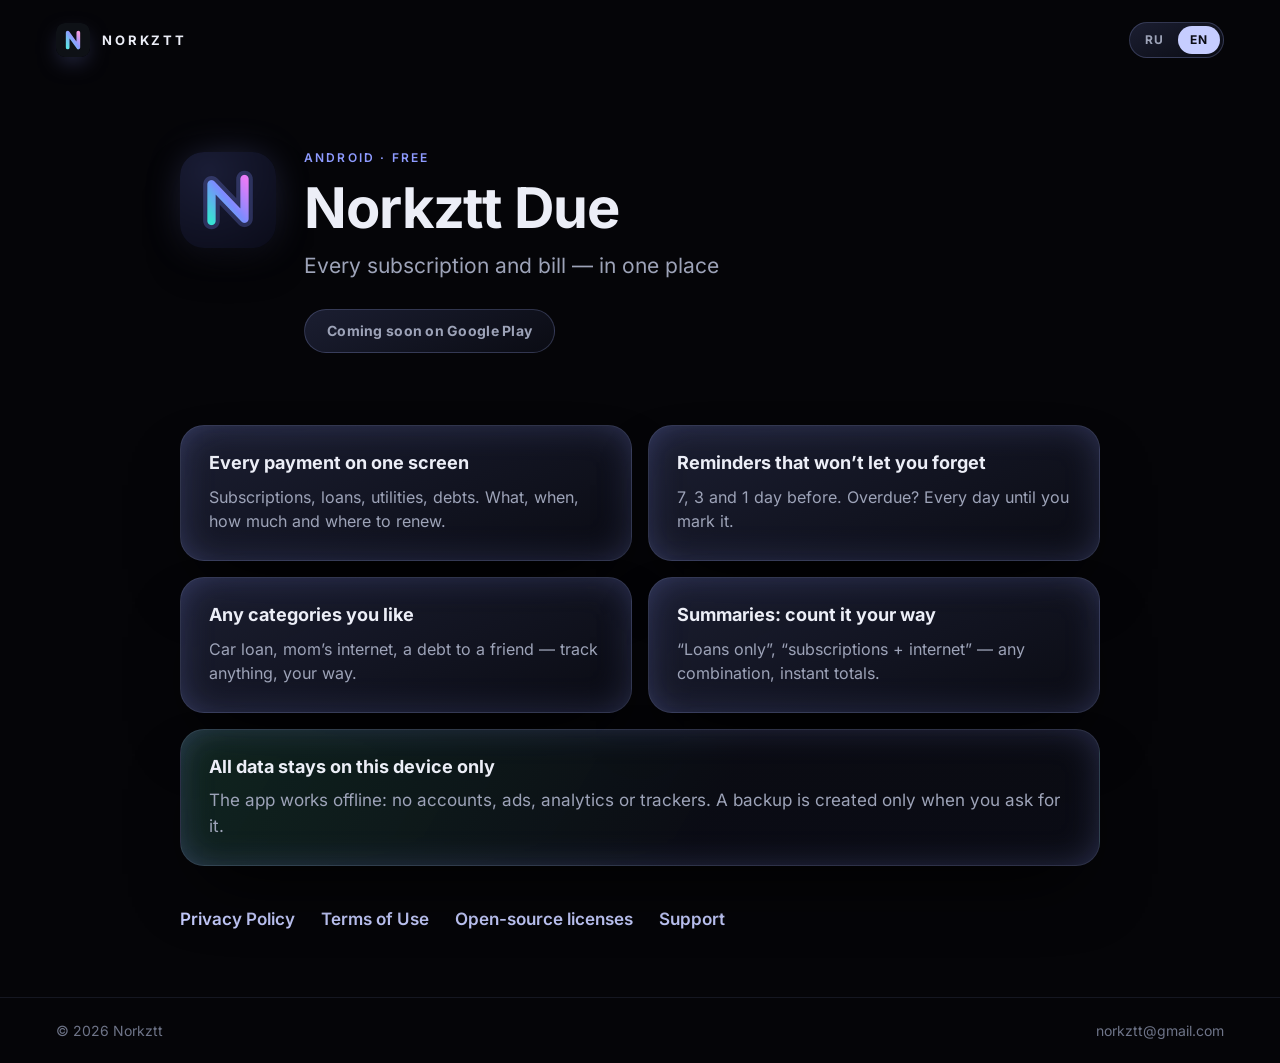
==== due/index.html @ 745f893b "Сайт Norkztt: студия, страница Norkztt Due, политика, соглашение, лицензии (RU/EN)" ====
<!doctype html>
<html lang="ru">
<head>
<meta charset="utf-8">
<meta name="viewport" content="width=device-width, initial-scale=1">
<meta name="theme-color" content="#050508">
<meta name="description" content="Norkztt Due — все подписки и платежи в одном месте. Напоминания, сводки, данные только на устройстве.">
<title>Norkztt Due</title>
<link rel="icon" href="../favicon.svg" type="image/svg+xml">
<link rel="stylesheet" href="../site.css">
<script>(function(){var l=null;try{l=localStorage.getItem('nz.lang');}catch(e){}if(!l){l=((navigator.language||'ru').slice(0,2)==='ru')?'ru':'en';}document.documentElement.setAttribute('data-lang',l);document.documentElement.lang=l;})();</script>
</head>
<body>
<div class="glow" aria-hidden="true"></div>
<header class="top">
  <a class="brand" href="../index.html"><svg class="nmark" viewBox="0 0 64 64" aria-hidden="true"><defs><linearGradient id="ng" x1="0" y1="1" x2="1" y2="0"><stop offset="0" stop-color="#5EE3E6"/><stop offset=".55" stop-color="#8E9BFF"/><stop offset="1" stop-color="#F49BE0"/></linearGradient></defs><rect width="64" height="64" rx="16" fill="#0E1116"/><path d="M22 46V18l20 28V18" fill="none" stroke="url(#ng)" stroke-width="7" stroke-linecap="round" stroke-linejoin="round"/></svg><span>NORKZTT</span></a>
  <div class="lang" role="group" aria-label="Language">
    <button type="button" data-set="ru">RU</button><button type="button" data-set="en">EN</button>
  </div>
</header>
<main class="wrap">

<section class="hero app-hero">
  <img class="icon" src="icon.png" alt="" width="96" height="96">
  <div class="L" lang="ru">
    <div class="eyebrow">Android · бесплатно</div>
    <h1>Norkztt Due</h1>
    <p class="lead">Все подписки и платежи — в одном месте</p>
    <div class="cta"><span class="btn soon">Скоро в Google Play</span></div>
  </div>
  <div class="L" lang="en">
    <div class="eyebrow">Android · free</div>
    <h1>Norkztt Due</h1>
    <p class="lead">Every subscription and bill — in one place</p>
    <div class="cta"><span class="btn soon">Coming soon on Google Play</span></div>
  </div>
</section>
<section class="grid">
  <div class="L" lang="ru"><div class="card f"><h3>Все платежи — на одном экране</h3><p>Подписки, кредиты, ЖКХ, долги. Что, когда, сколько и где продлевать.</p></div>
<div class="card f"><h3>Напоминания, которые не дают забыть</h3><p>За 7, 3 и 1 день. А если просрочил — каждый день, пока не отметишь.</p></div>
<div class="card f"><h3>Любые свои категории</h3><p>Кредит за авто, мамин интернет, долг другу — учитывай всё и как угодно.</p></div>
<div class="card f"><h3>Сводки: считай как хочешь</h3><p>«Только кредиты», «подписки + интернет» — любые комбинации с мгновенным итогом.</p></div></div>
  <div class="L" lang="en"><div class="card f"><h3>Every payment on one screen</h3><p>Subscriptions, loans, utilities, debts. What, when, how much and where to renew.</p></div>
<div class="card f"><h3>Reminders that won’t let you forget</h3><p>7, 3 and 1 day before. Overdue? Every day until you mark it.</p></div>
<div class="card f"><h3>Any categories you like</h3><p>Car loan, mom’s internet, a debt to a friend — track anything, your way.</p></div>
<div class="card f"><h3>Summaries: count it your way</h3><p>“Loans only”, “subscriptions + internet” — any combination, instant totals.</p></div></div>
</section>
<section class="card note">
  <div class="L" lang="ru"><h3>Все данные хранятся только на этом устройстве</h3><p>Приложение работает без интернета: нет аккаунтов, рекламы, аналитики и трекеров. Резервная копия создаётся только по вашей команде.</p></div>
  <div class="L" lang="en"><h3>All data stays on this device only</h3><p>The app works offline: no accounts, ads, analytics or trackers. A backup is created only when you ask for it.</p></div>
</section>
<section class="links">
  <a href="privacy.html"><span class="L" lang="ru">Политика конфиденциальности</span><span class="L" lang="en">Privacy Policy</span></a>
  <a href="terms.html"><span class="L" lang="ru">Пользовательское соглашение</span><span class="L" lang="en">Terms of Use</span></a>
  <a href="licenses.html"><span class="L" lang="ru">Лицензии открытого ПО</span><span class="L" lang="en">Open-source licenses</span></a>
  <a href="mailto:norkztt@gmail.com"><span class="L" lang="ru">Поддержка</span><span class="L" lang="en">Support</span></a>
</section>
</main>
<footer class="foot">
  <span>© 2026 Norkztt</span>
  <a href="mailto:norkztt@gmail.com">norkztt@gmail.com</a>
</footer>
<script>
document.querySelectorAll('.lang button').forEach(function(b){b.addEventListener('click',function(){var l=b.dataset.set;document.documentElement.setAttribute('data-lang',l);document.documentElement.lang=l;try{localStorage.setItem('nz.lang',l);}catch(e){}});});
</script>
</body>
</html>
---- site.css ----
@font-face { font-family: 'Inter'; font-weight: 100 900; font-display: swap; src: url('fonts/inter-cyr.woff2') format('woff2'); unicode-range: U+0400-045F, U+0490-0491, U+04B0-04B1, U+2116; }
@font-face { font-family: 'Inter'; font-weight: 100 900; font-display: swap; src: url('fonts/inter-lat.woff2') format('woff2'); }
@font-face { font-family: 'Unbounded'; font-weight: 200 900; font-display: swap; src: url('fonts/unbounded-cyr.woff2') format('woff2'); unicode-range: U+0400-045F, U+0490-0491, U+04B0-04B1, U+2116; }
@font-face { font-family: 'Unbounded'; font-weight: 200 900; font-display: swap; src: url('fonts/unbounded-lat.woff2') format('woff2'); }

:root {
  --bg: #050508; --ink: #ECEEF7; --mut: #9DA3B8; --dim: #6E7488;
  --acc: #8E9BFF; --accHi: #C6CDFF;
  --glass: linear-gradient(155deg, rgba(34, 38, 62, .76), rgba(15, 17, 28, .62));
  --glass-brd: rgba(168, 184, 255, .22);
  --glass-sh: 0 34px 70px -26px rgba(0, 0, 0, .95), inset 0 0 44px -14px rgba(142, 155, 255, .40);
  --display: 'Unbounded', 'Inter', system-ui, sans-serif;
  --body: 'Inter', system-ui, -apple-system, 'Segoe UI', Roboto, sans-serif;
}
* { box-sizing: border-box; }
html { background: var(--bg); color-scheme: dark; }
body { margin: 0; min-height: 100dvh; font: 400 17px/1.55 var(--body); color: var(--ink); background: var(--bg); -webkit-font-smoothing: antialiased; display: flex; flex-direction: column; }
a { color: var(--accHi); text-decoration: none; }
a:hover { text-decoration: underline; text-underline-offset: 3px; }
:focus-visible { outline: 2px solid var(--acc); outline-offset: 3px; border-radius: 6px; }

/* язык: показываем только выбранный */
.L { display: none; }
html[data-lang="ru"] .L[lang="ru"], html[data-lang="en"] .L[lang="en"] { display: block; }
html[data-lang="ru"] span.L[lang="ru"], html[data-lang="en"] span.L[lang="en"] { display: inline; }
html:not([data-lang]) .L[lang="ru"] { display: block; }
html[data-lang="ru"] .lang [data-set="ru"], html[data-lang="en"] .lang [data-set="en"] { color: #0B0C14; background: var(--accHi); }

.glow { position: fixed; inset: 0; z-index: -1; pointer-events: none;
  background:
    radial-gradient(60vmax 44vmax at 8% -6%, rgba(142, 155, 255, .20), transparent 60%),
    radial-gradient(48vmax 40vmax at 104% 96%, rgba(94, 227, 230, .10), transparent 62%),
    radial-gradient(40vmax 34vmax at 80% 30%, rgba(244, 155, 224, .07), transparent 62%); }

.top { display: flex; align-items: center; justify-content: space-between; padding: 22px clamp(20px, 5vw, 56px); }
.brand { display: flex; align-items: center; gap: 12px; color: var(--ink); font: 700 13px/1 var(--display); letter-spacing: .22em; }
.brand:hover { text-decoration: none; }
.nmark { width: 34px; height: 34px; border-radius: 9px; box-shadow: 0 8px 24px -8px rgba(142, 155, 255, .55); }
.lang { display: flex; gap: 2px; padding: 3px; border-radius: 999px; background: var(--glass); border: 1px solid var(--glass-brd); }
.lang button { font: 700 12px/1 var(--display); letter-spacing: .08em; color: var(--mut); background: transparent; border: 0; border-radius: 999px; padding: 8px 12px; cursor: pointer; }

.wrap { flex: 1; width: min(920px, 100% - 2 * clamp(20px, 5vw, 56px)); margin: 0 auto; padding: clamp(28px, 8vh, 96px) 0 64px; }
.hero h1 { font: 700 clamp(30px, 5.4vw, 56px)/1.08 var(--display); letter-spacing: -.02em; margin: 0 0 22px; max-width: 16ch; }
.lead { font-size: clamp(17px, 2vw, 21px); color: var(--mut); max-width: 52ch; margin: 0; }
.eyebrow { font: 600 12px/1 var(--display); letter-spacing: .18em; text-transform: uppercase; color: var(--acc); margin-bottom: 14px; }

.card { background: var(--glass); border: 1px solid var(--glass-brd); border-radius: 24px; box-shadow: var(--glass-sh); padding: 26px 28px; backdrop-filter: blur(18px); }
.apps { margin-top: clamp(40px, 8vh, 80px); }
.card.app { display: grid; grid-template-columns: 72px 1fr auto; gap: 22px; align-items: center; color: var(--ink); transition: transform .25s ease, border-color .25s ease; }
.card.app:hover { text-decoration: none; transform: translateY(-2px); border-color: rgba(198, 205, 255, .45); }
.card.app img { border-radius: 18px; box-shadow: 0 12px 30px -12px rgba(0, 0, 0, .9); }
.card.app h2 { font: 700 24px/1.1 var(--display); margin: 0 0 6px; }
.card.app p { margin: 0; color: var(--mut); }
.card.app .eyebrow { margin-bottom: 8px; }
.arrow { font-size: 28px; color: var(--acc); }

.app-hero { display: grid; grid-template-columns: 96px 1fr; gap: 28px; align-items: start; }
.app-hero .icon { border-radius: 24px; box-shadow: 0 18px 44px -14px rgba(0, 0, 0, .95), 0 0 40px -10px rgba(142, 155, 255, .35); }
.app-hero h1 { margin-bottom: 12px; }
.cta { margin-top: 26px; }
.btn { display: inline-block; padding: 14px 22px; border-radius: 999px; font: 700 14px/1 var(--display); letter-spacing: .02em; }
.btn.soon { color: var(--mut); background: var(--glass); border: 1px solid var(--glass-brd); }

.grid { margin-top: clamp(40px, 8vh, 72px); }
.grid .L { display: none; }
html[data-lang="ru"] .grid .L[lang="ru"], html[data-lang="en"] .grid .L[lang="en"] { display: grid; grid-template-columns: repeat(2, 1fr); gap: 16px; }
.card.f h3 { font: 700 18px/1.25 var(--display); margin: 0 0 10px; }
.card.f p { margin: 0; color: var(--mut); font-size: 16px; }
.note { margin-top: 16px; background: linear-gradient(120deg, rgba(78, 207, 160, .16), rgba(15, 17, 28, .62) 58%); }
.note h3 { font: 700 18px/1.25 var(--display); margin: 0 0 8px; }
.note p { margin: 0; color: var(--mut); }
.links { display: flex; flex-wrap: wrap; gap: 10px 26px; margin-top: 40px; font-weight: 600; }

.doc { max-width: 720px; }
.doc h1 { font: 700 clamp(26px, 4vw, 40px)/1.12 var(--display); letter-spacing: -.01em; margin: 0 0 28px; }
.doc h2 { font: 700 20px/1.25 var(--display); margin: 36px 0 10px; }
.doc p { margin: 0 0 16px; color: #D5D8E6; }
.doc p:first-of-type { font-size: 19px; color: var(--ink); }
.back { margin-top: 40px; }

.foot { display: flex; flex-wrap: wrap; gap: 8px 24px; justify-content: space-between; padding: 22px clamp(20px, 5vw, 56px); color: var(--dim); font-size: 14px; border-top: 1px solid rgba(168, 184, 255, .10); }
.foot a { color: var(--dim); }

@media (max-width: 640px) {
  .card.app { grid-template-columns: 56px 1fr; }
  .card.app img { width: 56px; height: 56px; }
  .arrow { display: none; }
  .app-hero { grid-template-columns: 1fr; gap: 18px; }
  .app-hero .icon { width: 76px; height: 76px; }
  html[data-lang="ru"] .grid .L[lang="ru"], html[data-lang="en"] .grid .L[lang="en"] { grid-template-columns: 1fr; }
  .card { padding: 22px; border-radius: 20px; }
}
@media (prefers-reduced-motion: reduce) { .card.app { transition: none; } }
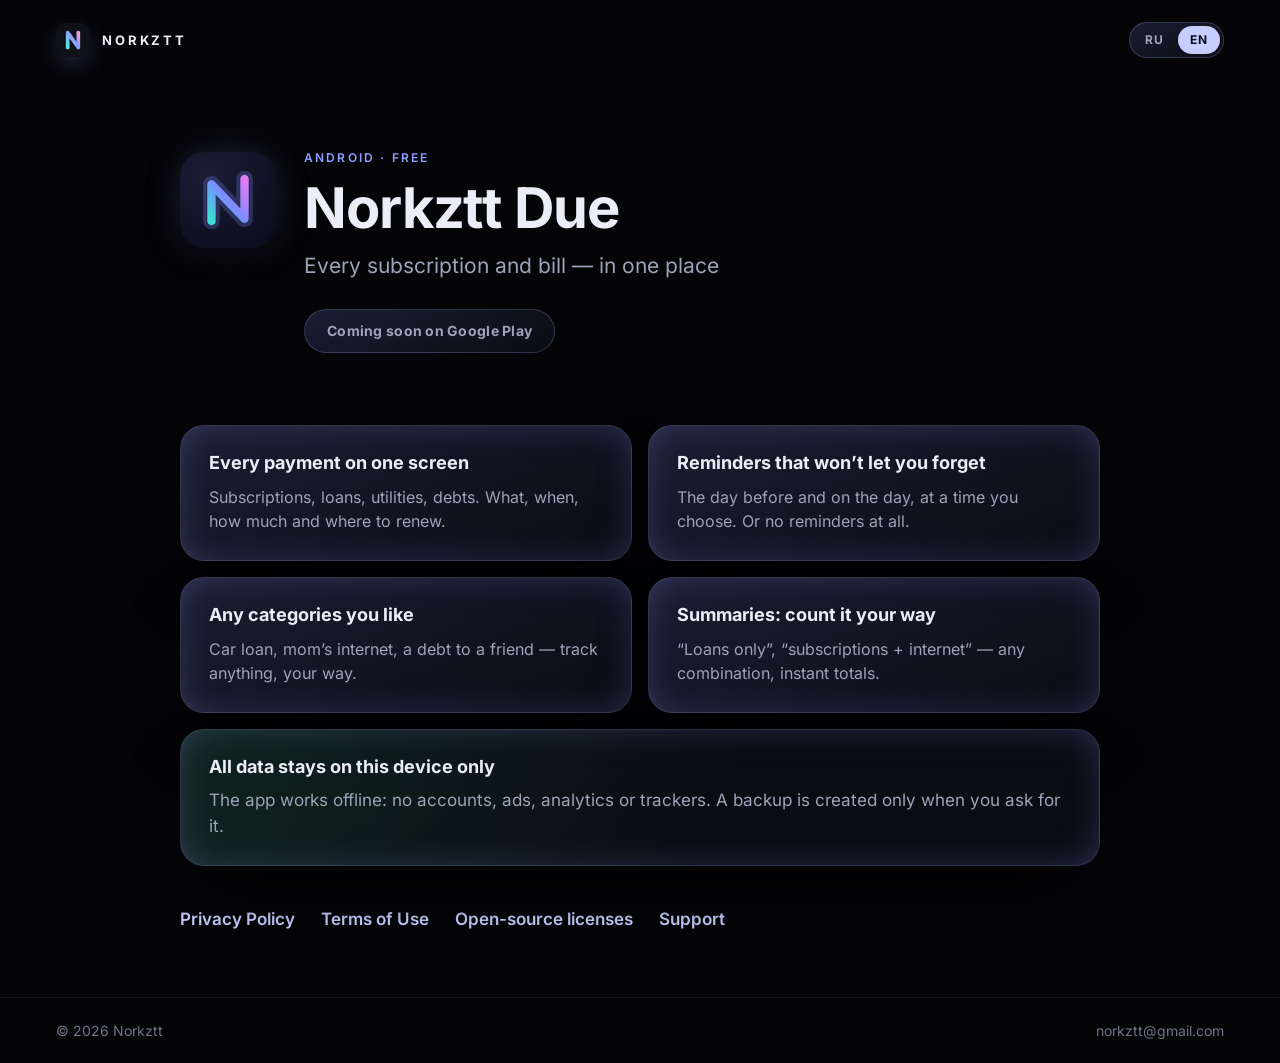
==== commit 083f9033: "Страница Due: напоминания за день и в день оплаты (как в приложении)" ====
--- a/due/index.html
+++ b/due/index.html
@@ -37,11 +37,11 @@
 </section>
 <section class="grid">
   <div class="L" lang="ru"><div class="card f"><h3>Все платежи — на одном экране</h3><p>Подписки, кредиты, ЖКХ, долги. Что, когда, сколько и где продлевать.</p></div>
-<div class="card f"><h3>Напоминания, которые не дают забыть</h3><p>За 7, 3 и 1 день. А если просрочил — каждый день, пока не отметишь.</p></div>
+<div class="card f"><h3>Напоминания, которые не дают забыть</h3><p>За день до оплаты и в день оплаты, в удобное для тебя время. А можно и без напоминаний.</p></div>
 <div class="card f"><h3>Любые свои категории</h3><p>Кредит за авто, мамин интернет, долг другу — учитывай всё и как угодно.</p></div>
 <div class="card f"><h3>Сводки: считай как хочешь</h3><p>«Только кредиты», «подписки + интернет» — любые комбинации с мгновенным итогом.</p></div></div>
   <div class="L" lang="en"><div class="card f"><h3>Every payment on one screen</h3><p>Subscriptions, loans, utilities, debts. What, when, how much and where to renew.</p></div>
-<div class="card f"><h3>Reminders that won’t let you forget</h3><p>7, 3 and 1 day before. Overdue? Every day until you mark it.</p></div>
+<div class="card f"><h3>Reminders that won’t let you forget</h3><p>The day before and on the day, at a time you choose. Or no reminders at all.</p></div>
 <div class="card f"><h3>Any categories you like</h3><p>Car loan, mom’s internet, a debt to a friend — track anything, your way.</p></div>
 <div class="card f"><h3>Summaries: count it your way</h3><p>“Loans only”, “subscriptions + internet” — any combination, instant totals.</p></div></div>
 </section>
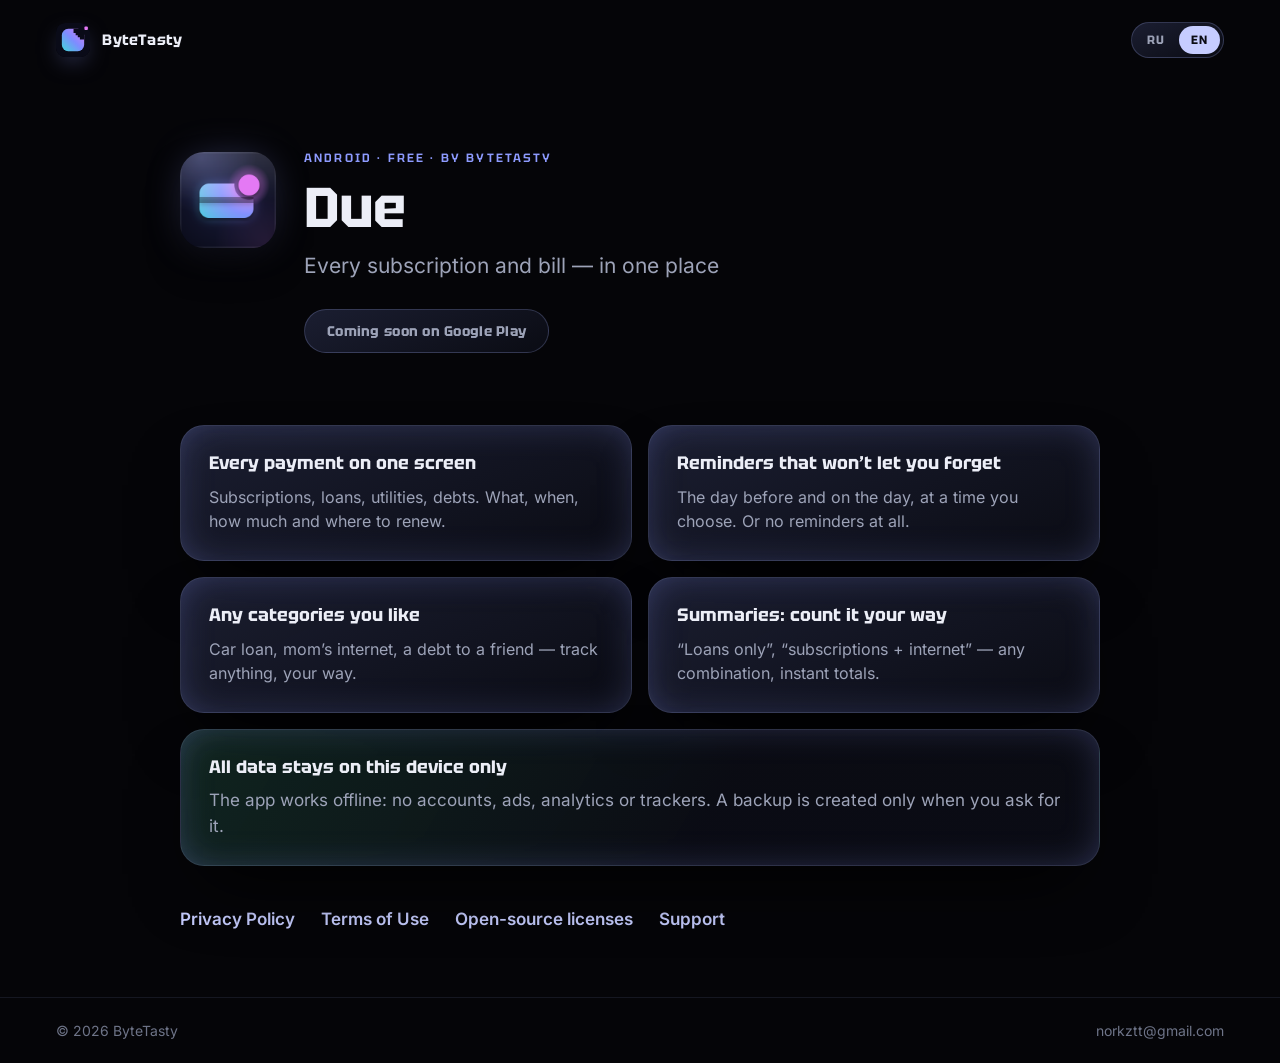
==== commit ce157e0b: "ByteTasty: ребрендинг сайта студии и страницы Due (Tektur, новые знаки, тексты из приложения) Co-Aut" ====
--- a/due/index.html
+++ b/due/index.html
@@ -4,16 +4,16 @@
 <meta charset="utf-8">
 <meta name="viewport" content="width=device-width, initial-scale=1">
 <meta name="theme-color" content="#050508">
-<meta name="description" content="Norkztt Due — все подписки и платежи в одном месте. Напоминания, сводки, данные только на устройстве.">
-<title>Norkztt Due</title>
+<meta name="description" content="Due — все платежи и подписки в одном месте. Напоминания, сводки, данные только на устройстве. От студии ByteTasty.">
+<title>Due — платежи и подписки</title>
 <link rel="icon" href="../favicon.svg" type="image/svg+xml">
 <link rel="stylesheet" href="../site.css">
-<script>(function(){var l=null;try{l=localStorage.getItem('nz.lang');}catch(e){}if(!l){l=((navigator.language||'ru').slice(0,2)==='ru')?'ru':'en';}document.documentElement.setAttribute('data-lang',l);document.documentElement.lang=l;})();</script>
+<script>(function(){var l=null;try{l=localStorage.getItem('bt.lang');}catch(e){}if(!l){l=((navigator.language||'ru').slice(0,2)==='ru')?'ru':'en';}document.documentElement.setAttribute('data-lang',l);document.documentElement.lang=l;})();</script>
 </head>
 <body>
 <div class="glow" aria-hidden="true"></div>
 <header class="top">
-  <a class="brand" href="../index.html"><svg class="nmark" viewBox="0 0 64 64" aria-hidden="true"><defs><linearGradient id="ng" x1="0" y1="1" x2="1" y2="0"><stop offset="0" stop-color="#5EE3E6"/><stop offset=".55" stop-color="#8E9BFF"/><stop offset="1" stop-color="#F49BE0"/></linearGradient></defs><rect width="64" height="64" rx="16" fill="#0E1116"/><path d="M22 46V18l20 28V18" fill="none" stroke="url(#ng)" stroke-width="7" stroke-linecap="round" stroke-linejoin="round"/></svg><span>NORKZTT</span></a>
+  <a class="brand" href="../index.html"><svg class="nmark" viewBox="0 0 64 64" aria-hidden="true"><defs><linearGradient id="btg" gradientUnits="userSpaceOnUse" x1="8" y1="56" x2="56" y2="8"><stop offset="0" stop-color="#38E1D4"/><stop offset=".5" stop-color="#7E8CFF"/><stop offset="1" stop-color="#E479F4"/></linearGradient><mask id="btm"><rect width="64" height="64" fill="#fff"/><polygon points="33,11 53,11 53,31 45,31 45,27 41,27 41,23 37,23 37,19 33,19" fill="#000"/></mask></defs><rect width="64" height="64" rx="16" fill="#0A0B18"/><g mask="url(#btm)"><rect x="11" y="11" width="42" height="42" rx="12" fill="url(#btg)"/></g><rect x="53.5" y="6.5" width="6.5" height="6.5" rx="1.8" fill="#E479F4"/></svg><span>ByteTasty</span></a>
   <div class="lang" role="group" aria-label="Language">
     <button type="button" data-set="ru">RU</button><button type="button" data-set="en">EN</button>
   </div>
@@ -23,14 +23,14 @@
 <section class="hero app-hero">
   <img class="icon" src="icon.png" alt="" width="96" height="96">
   <div class="L" lang="ru">
-    <div class="eyebrow">Android · бесплатно</div>
-    <h1>Norkztt Due</h1>
+    <div class="eyebrow">Android · бесплатно · от ByteTasty</div>
+    <h1>Due</h1>
     <p class="lead">Все подписки и платежи — в одном месте</p>
     <div class="cta"><span class="btn soon">Скоро в Google Play</span></div>
   </div>
   <div class="L" lang="en">
-    <div class="eyebrow">Android · free</div>
-    <h1>Norkztt Due</h1>
+    <div class="eyebrow">Android · free · by ByteTasty</div>
+    <h1>Due</h1>
     <p class="lead">Every subscription and bill — in one place</p>
     <div class="cta"><span class="btn soon">Coming soon on Google Play</span></div>
   </div>
@@ -57,11 +57,11 @@
 </section>
 </main>
 <footer class="foot">
-  <span>© 2026 Norkztt</span>
+  <span>© 2026 ByteTasty</span>
   <a href="mailto:norkztt@gmail.com">norkztt@gmail.com</a>
 </footer>
 <script>
-document.querySelectorAll('.lang button').forEach(function(b){b.addEventListener('click',function(){var l=b.dataset.set;document.documentElement.setAttribute('data-lang',l);document.documentElement.lang=l;try{localStorage.setItem('nz.lang',l);}catch(e){}});});
+document.querySelectorAll('.lang button').forEach(function(b){b.addEventListener('click',function(){var l=b.dataset.set;document.documentElement.setAttribute('data-lang',l);document.documentElement.lang=l;try{localStorage.setItem('bt.lang',l);}catch(e){}});});
 </script>
 </body>
 </html>
--- a/site.css
+++ b/site.css
@@ -1,7 +1,7 @@
 @font-face { font-family: 'Inter'; font-weight: 100 900; font-display: swap; src: url('fonts/inter-cyr.woff2') format('woff2'); unicode-range: U+0400-045F, U+0490-0491, U+04B0-04B1, U+2116; }
 @font-face { font-family: 'Inter'; font-weight: 100 900; font-display: swap; src: url('fonts/inter-lat.woff2') format('woff2'); }
-@font-face { font-family: 'Unbounded'; font-weight: 200 900; font-display: swap; src: url('fonts/unbounded-cyr.woff2') format('woff2'); unicode-range: U+0400-045F, U+0490-0491, U+04B0-04B1, U+2116; }
-@font-face { font-family: 'Unbounded'; font-weight: 200 900; font-display: swap; src: url('fonts/unbounded-lat.woff2') format('woff2'); }
+@font-face { font-family: 'Tektur'; font-weight: 400 800; font-display: swap; src: url('fonts/tektur-cyr.woff2') format('woff2'); unicode-range: U+0400-045F, U+0490-0491, U+04B0-04B1, U+2116; }
+@font-face { font-family: 'Tektur'; font-weight: 400 800; font-display: swap; src: url('fonts/tektur-lat.woff2') format('woff2'); }
 
 :root {
   --bg: #050508; --ink: #ECEEF7; --mut: #9DA3B8; --dim: #6E7488;
@@ -9,7 +9,7 @@
   --glass: linear-gradient(155deg, rgba(34, 38, 62, .76), rgba(15, 17, 28, .62));
   --glass-brd: rgba(168, 184, 255, .22);
   --glass-sh: 0 34px 70px -26px rgba(0, 0, 0, .95), inset 0 0 44px -14px rgba(142, 155, 255, .40);
-  --display: 'Unbounded', 'Inter', system-ui, sans-serif;
+  --display: 'Tektur', 'Inter', system-ui, sans-serif;
   --body: 'Inter', system-ui, -apple-system, 'Segoe UI', Roboto, sans-serif;
 }
 * { box-sizing: border-box; }
@@ -33,7 +33,7 @@
     radial-gradient(40vmax 34vmax at 80% 30%, rgba(244, 155, 224, .07), transparent 62%); }
 
 .top { display: flex; align-items: center; justify-content: space-between; padding: 22px clamp(20px, 5vw, 56px); }
-.brand { display: flex; align-items: center; gap: 12px; color: var(--ink); font: 700 13px/1 var(--display); letter-spacing: .22em; }
+.brand { display: flex; align-items: center; gap: 12px; color: var(--ink); font: 700 15px/1 var(--display); letter-spacing: .04em; }
 .brand:hover { text-decoration: none; }
 .nmark { width: 34px; height: 34px; border-radius: 9px; box-shadow: 0 8px 24px -8px rgba(142, 155, 255, .55); }
 .lang { display: flex; gap: 2px; padding: 3px; border-radius: 999px; background: var(--glass); border: 1px solid var(--glass-brd); }
